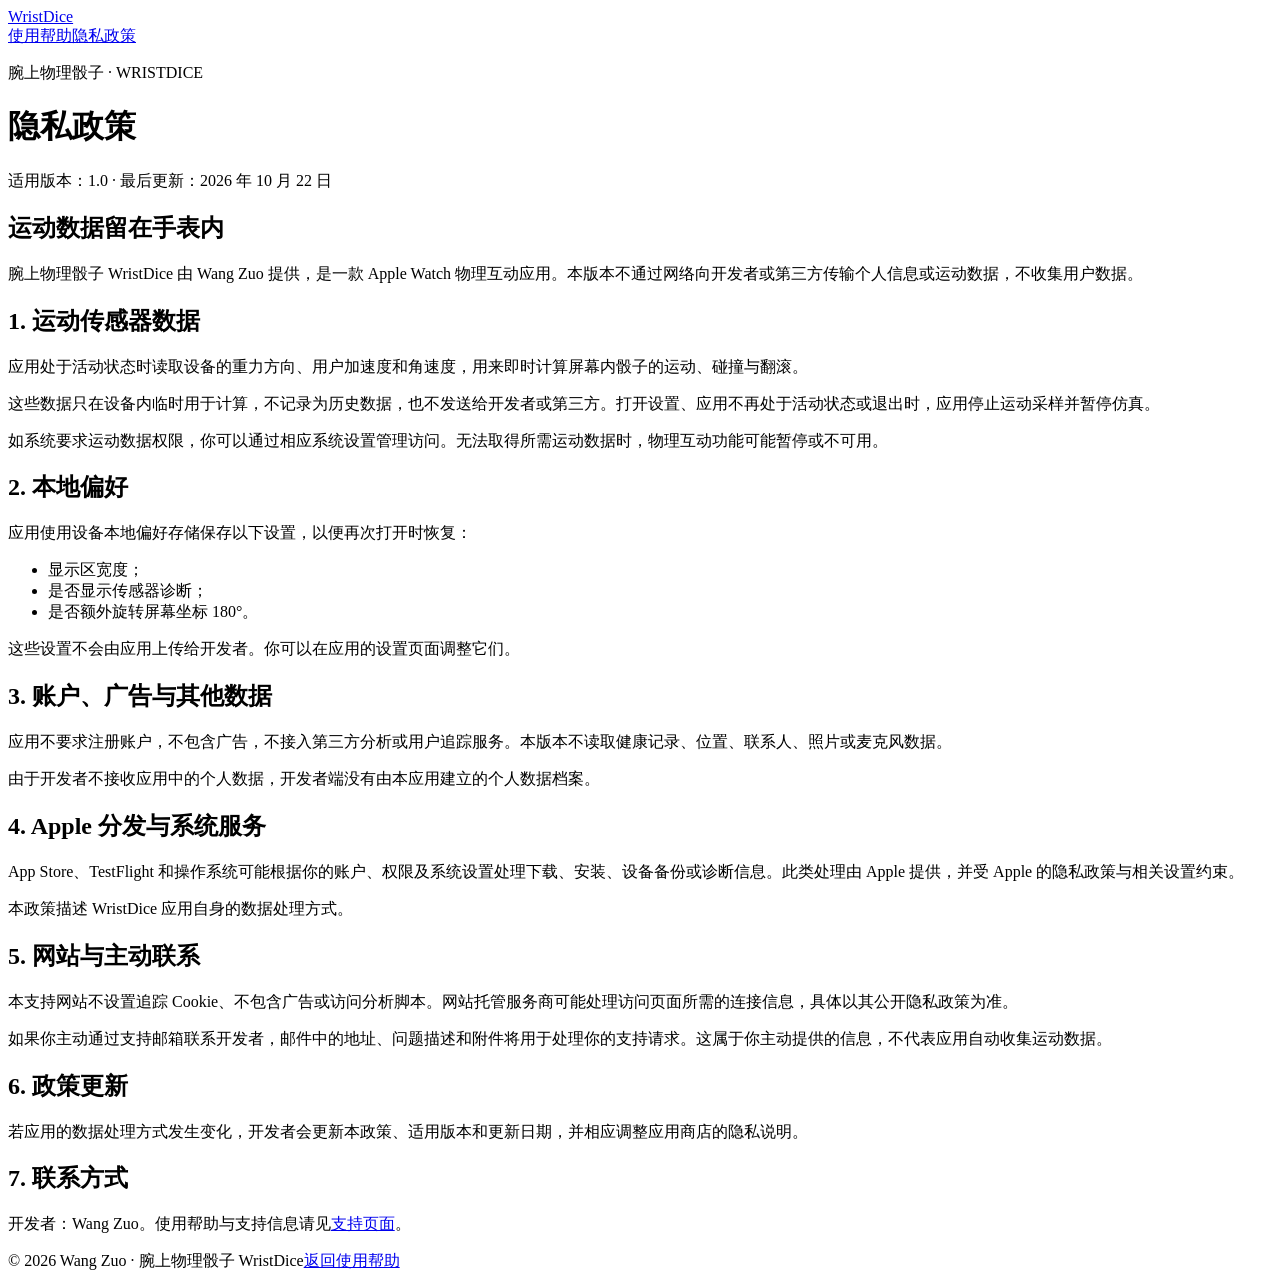
==== privacy.html @ 6f5874eb "Publish WristDice support website and privacy policy" ====
<!-- Generated by Trae Work -->
<!DOCTYPE html>
<html lang="zh-CN">
<head>
  <meta charset="utf-8">
  <meta name="viewport" content="width=device-width, initial-scale=1">
  <meta name="description" content="腕上物理骰子 WristDice 1.0 隐私政策：运动数据即时在设备内计算，不保存或上传。">
  <title>隐私政策 · 腕上物理骰子 WristDice</title>
  <link rel="stylesheet" href="assets/site.css">
  <script src="assets/contact-config.js" defer></script>
  <script src="assets/contact.js" defer></script>
</head>
<body>
  <div class="wrap">
    <header class="topbar">
      <a class="brand" href="index.html">WristDice</a>
      <nav class="nav" aria-label="网站导航"><a href="index.html">使用帮助</a><a href="privacy.html" aria-current="page">隐私政策</a></nav>
    </header>
    <main class="policy">
      <p class="eyebrow muted">腕上物理骰子 · WRISTDICE</p>
      <h1>隐私政策</h1>
      <p class="muted">适用版本：1.0 · 最后更新：2026 年 10 月 22 日</p>
      <section class="note">
        <h2>运动数据留在手表内</h2>
        <p>腕上物理骰子 WristDice 由 Wang Zuo 提供，是一款 Apple Watch 物理互动应用。本版本不通过网络向开发者或第三方传输个人信息或运动数据，不收集用户数据。</p>
      </section>
      <section>
        <h2>1. 运动传感器数据</h2>
        <p>应用处于活动状态时读取设备的重力方向、用户加速度和角速度，用来即时计算屏幕内骰子的运动、碰撞与翻滚。</p>
        <p>这些数据只在设备内临时用于计算，不记录为历史数据，也不发送给开发者或第三方。打开设置、应用不再处于活动状态或退出时，应用停止运动采样并暂停仿真。</p>
        <p>如系统要求运动数据权限，你可以通过相应系统设置管理访问。无法取得所需运动数据时，物理互动功能可能暂停或不可用。</p>
      </section>
      <section>
        <h2>2. 本地偏好</h2>
        <p>应用使用设备本地偏好存储保存以下设置，以便再次打开时恢复：</p>
        <ul><li>显示区宽度；</li><li>是否显示传感器诊断；</li><li>是否额外旋转屏幕坐标 180°。</li></ul>
        <p>这些设置不会由应用上传给开发者。你可以在应用的设置页面调整它们。</p>
      </section>
      <section>
        <h2>3. 账户、广告与其他数据</h2>
        <p>应用不要求注册账户，不包含广告，不接入第三方分析或用户追踪服务。本版本不读取健康记录、位置、联系人、照片或麦克风数据。</p>
        <p>由于开发者不接收应用中的个人数据，开发者端没有由本应用建立的个人数据档案。</p>
      </section>
      <section>
        <h2>4. Apple 分发与系统服务</h2>
        <p>App Store、TestFlight 和操作系统可能根据你的账户、权限及系统设置处理下载、安装、设备备份或诊断信息。此类处理由 Apple 提供，并受 Apple 的隐私政策与相关设置约束。</p>
        <p>本政策描述 WristDice 应用自身的数据处理方式。</p>
      </section>
      <section>
        <h2>5. 网站与主动联系</h2>
        <p>本支持网站不设置追踪 Cookie、不包含广告或访问分析脚本。网站托管服务商可能处理访问页面所需的连接信息，具体以其公开隐私政策为准。</p>
        <p>如果你主动通过支持邮箱联系开发者，邮件中的地址、问题描述和附件将用于处理你的支持请求。这属于你主动提供的信息，不代表应用自动收集运动数据。</p>
      </section>
      <section>
        <h2>6. 政策更新</h2>
        <p>若应用的数据处理方式发生变化，开发者会更新本政策、适用版本和更新日期，并相应调整应用商店的隐私说明。</p>
      </section>
      <section>
        <h2>7. 联系方式</h2>
        <p>开发者：Wang Zuo。使用帮助与支持信息请见<a href="index.html">支持页面</a>。</p>
        <p data-contact-line hidden>支持邮箱：<a data-support-email href="index.html">联系开发者</a></p>
      </section>
    </main>
    <footer><span>© 2026 Wang Zuo · 腕上物理骰子 WristDice</span><a href="index.html">返回使用帮助</a></footer>
  </div>
</body>
</html>
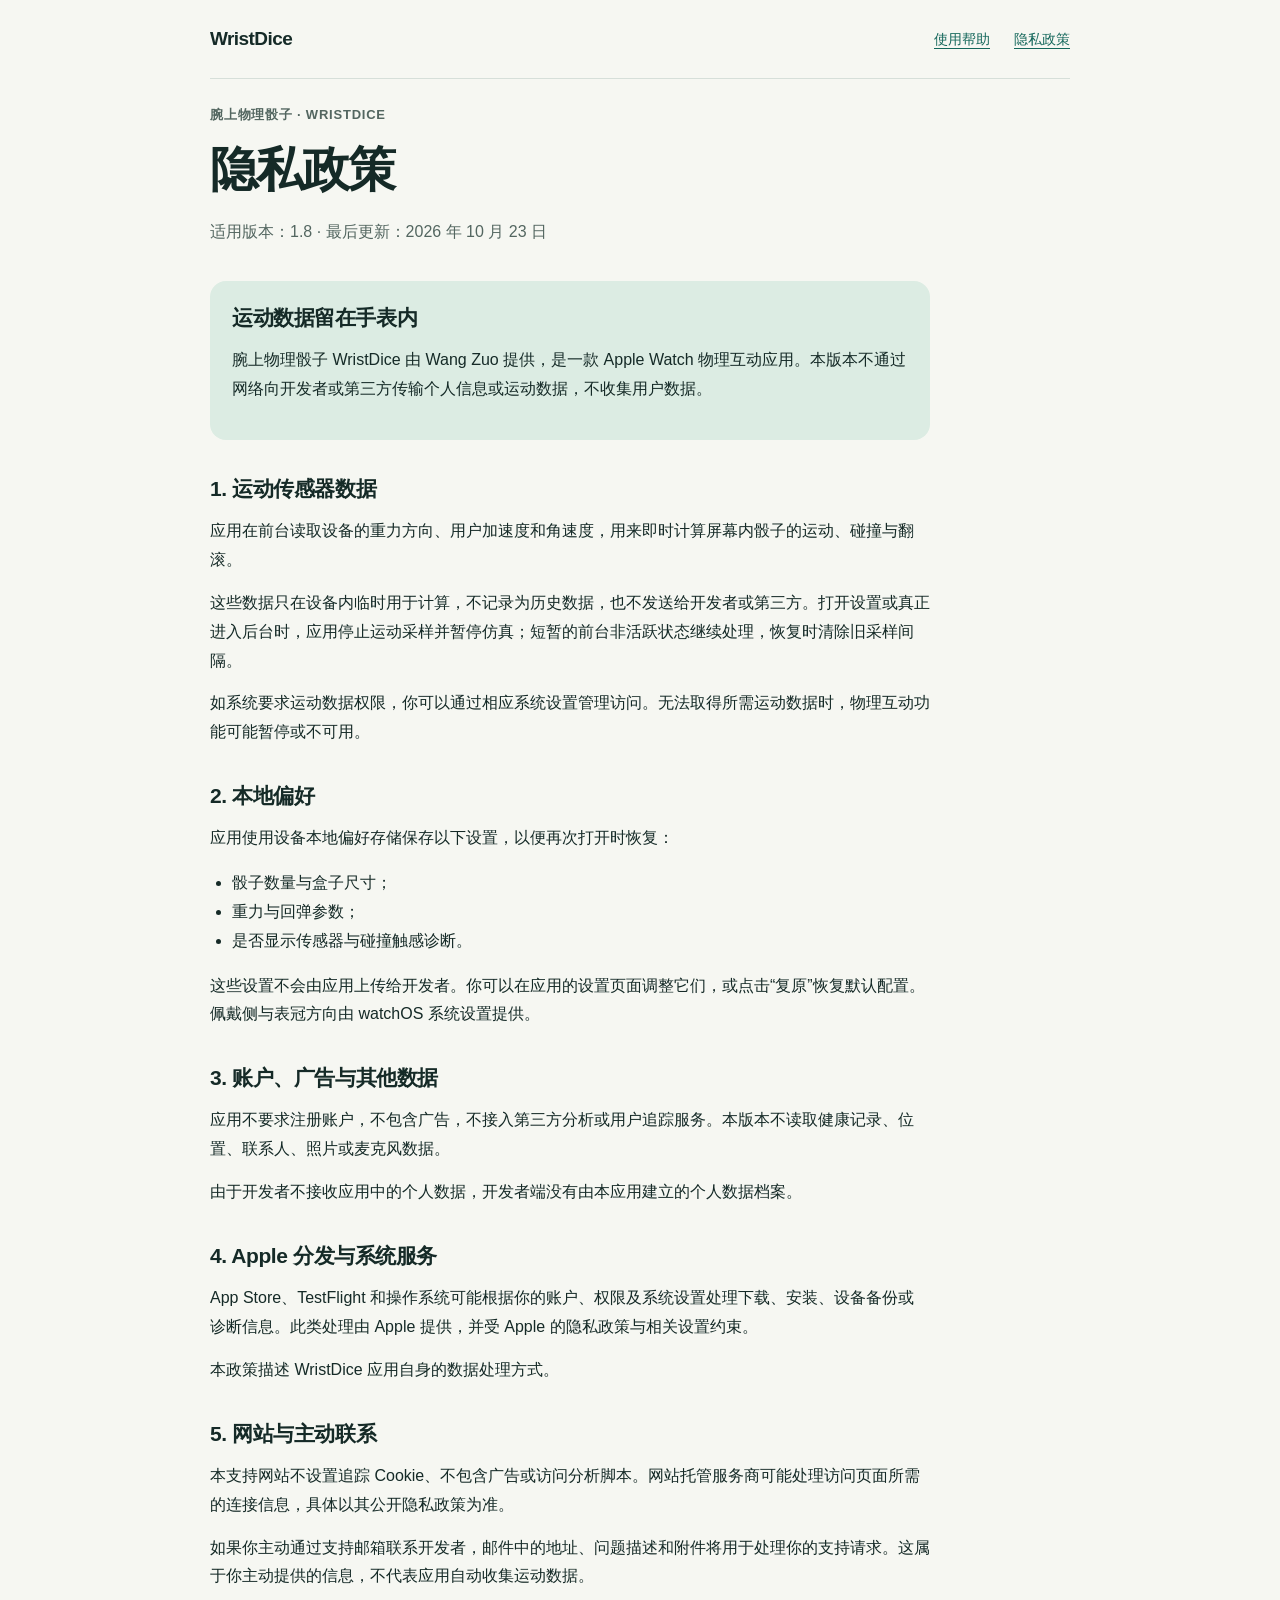
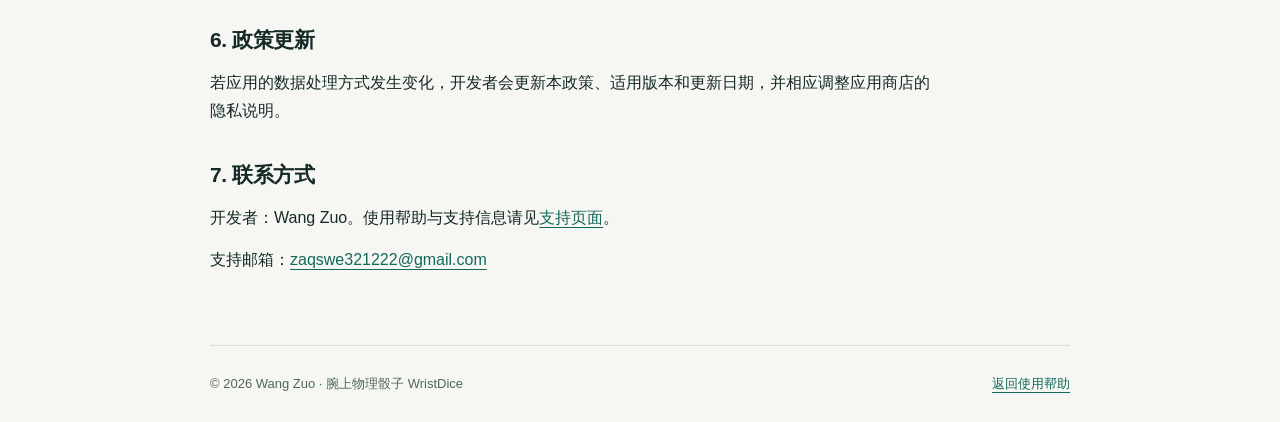
==== commit f7e6bacb: "Update privacy policy for WristDice 1.8" ====
--- a/privacy.html
+++ b/privacy.html
@@ -4,7 +4,7 @@
 <head>
   <meta charset="utf-8">
   <meta name="viewport" content="width=device-width, initial-scale=1">
-  <meta name="description" content="腕上物理骰子 WristDice 1.0 隐私政策：运动数据即时在设备内计算，不保存或上传。">
+  <meta name="description" content="腕上物理骰子 WristDice 1.8 隐私政策：运动数据即时在设备内计算，不保存或上传。">
   <title>隐私政策 · 腕上物理骰子 WristDice</title>
   <link rel="stylesheet" href="assets/site.css">
   <script src="assets/contact-config.js" defer></script>
@@ -19,22 +19,22 @@
     <main class="policy">
       <p class="eyebrow muted">腕上物理骰子 · WRISTDICE</p>
       <h1>隐私政策</h1>
-      <p class="muted">适用版本：1.0 · 最后更新：2026 年 10 月 22 日</p>
+      <p class="muted">适用版本：1.8 · 最后更新：2026 年 10 月 23 日</p>
       <section class="note">
         <h2>运动数据留在手表内</h2>
         <p>腕上物理骰子 WristDice 由 Wang Zuo 提供，是一款 Apple Watch 物理互动应用。本版本不通过网络向开发者或第三方传输个人信息或运动数据，不收集用户数据。</p>
       </section>
       <section>
         <h2>1. 运动传感器数据</h2>
-        <p>应用处于活动状态时读取设备的重力方向、用户加速度和角速度，用来即时计算屏幕内骰子的运动、碰撞与翻滚。</p>
-        <p>这些数据只在设备内临时用于计算，不记录为历史数据，也不发送给开发者或第三方。打开设置、应用不再处于活动状态或退出时，应用停止运动采样并暂停仿真。</p>
+        <p>应用在前台读取设备的重力方向、用户加速度和角速度，用来即时计算屏幕内骰子的运动、碰撞与翻滚。</p>
+        <p>这些数据只在设备内临时用于计算，不记录为历史数据，也不发送给开发者或第三方。打开设置或真正进入后台时，应用停止运动采样并暂停仿真；短暂的前台非活跃状态继续处理，恢复时清除旧采样间隔。</p>
         <p>如系统要求运动数据权限，你可以通过相应系统设置管理访问。无法取得所需运动数据时，物理互动功能可能暂停或不可用。</p>
       </section>
       <section>
         <h2>2. 本地偏好</h2>
         <p>应用使用设备本地偏好存储保存以下设置，以便再次打开时恢复：</p>
-        <ul><li>显示区宽度；</li><li>是否显示传感器诊断；</li><li>是否额外旋转屏幕坐标 180°。</li></ul>
-        <p>这些设置不会由应用上传给开发者。你可以在应用的设置页面调整它们。</p>
+        <ul><li>骰子数量与盒子尺寸；</li><li>重力与回弹参数；</li><li>是否显示传感器与碰撞触感诊断。</li></ul>
+        <p>这些设置不会由应用上传给开发者。你可以在应用的设置页面调整它们，或点击“复原”恢复默认配置。佩戴侧与表冠方向由 watchOS 系统设置提供。</p>
       </section>
       <section>
         <h2>3. 账户、广告与其他数据</h2>
--- a/assets/site.css
+++ b/assets/site.css
@@ -0,0 +1,61 @@
+:root {
+  --bg: #f6f7f2; --bg2: #ffffff; --ink: #152a27; --muted: #536660;
+  --rule: #d6dfd9; --accent: #14675b; --accent2: #dcece3;
+  --night: #122521; --light: #f7faf7;
+  --font: -apple-system, BlinkMacSystemFont, "PingFang SC", "Microsoft YaHei", sans-serif;
+  --font-mono: ui-monospace, "SFMono-Regular", monospace;
+  --max: 860px;
+}
+* { box-sizing: border-box; }
+html { scroll-behavior: smooth; }
+body { margin: 0; background: var(--bg); color: var(--ink); font: 16px/1.8 var(--font); }
+a { color: var(--accent); text-underline-offset: 4px; overflow-wrap: anywhere; }
+a:hover { text-decoration-thickness: 2px; }
+:focus-visible { outline: 3px solid var(--accent); outline-offset: 5px; }
+.wrap { width: min(var(--max), calc(100% - 40px)); margin-inline: auto; }
+.topbar { display: flex; align-items: center; justify-content: space-between; gap: 24px; padding-block: 22px; border-bottom: 1px solid var(--rule); }
+.brand { color: var(--ink); text-decoration: none; font-size: 19px; font-weight: 750; letter-spacing: -.03em; }
+.nav { display: flex; gap: 24px; flex-wrap: wrap; font-size: 14px; }
+.hero { margin-block: 34px; padding: clamp(26px, 6vw, 56px); background: var(--night); color: var(--light); border-radius: 24px; }
+.eyebrow { margin: 0 0 14px; font-size: 13px; font-weight: 600; letter-spacing: .06em; }
+h1 { margin: 0 0 20px; font-size: clamp(30px, 6vw, 48px); line-height: 1.2; letter-spacing: -.045em; }
+.hero p { max-width: 590px; margin: 0; font-size: 17px; }
+.hero .meta { margin-top: 22px; font-size: 13px; }
+.hero a { color: var(--light); }
+main { padding-bottom: 36px; }
+section { margin-block: 32px; scroll-margin-top: 22px; }
+h2 { margin: 0 0 14px; font-size: 24px; line-height: 1.4; letter-spacing: -.02em; }
+h3 { margin: 0 0 8px; font-size: 17px; }
+p { margin: 0 0 14px; }
+.cards { display: grid; grid-template-columns: repeat(3, 1fr); gap: 14px; }
+.card { background: var(--bg2); border: 1px solid var(--rule); border-radius: 16px; padding: 22px; }
+.card p { font-size: 15px; color: var(--muted); margin-bottom: 0; }
+.step { display: block; color: var(--accent); font: 600 13px var(--font-mono); margin-bottom: 14px; }
+.note { background: var(--accent2); border-radius: 16px; padding: 22px; }
+.muted { color: var(--muted); }
+details { border-bottom: 1px solid var(--rule); padding-block: 17px; }
+summary { cursor: pointer; font-weight: 650; padding-right: 16px; }
+details p { color: var(--muted); margin: 14px 0 0; }
+.button { display: inline-block; padding: 10px 18px; border-radius: 10px; color: var(--light); background: var(--accent); font-weight: 650; text-decoration: none; }
+.policy { max-width: 720px; padding-top: 24px; }
+.policy section { margin-block: 34px; }
+.policy h2 { font-size: 21px; }
+.policy ul { padding-left: 22px; }
+footer { border-top: 1px solid var(--rule); padding-block: 26px; color: var(--muted); font-size: 13px; display: flex; justify-content: space-between; gap: 20px; }
+[hidden] { display: none !important; }
+@media (max-width: 650px) {
+  .cards { grid-template-columns: 1fr; }
+  .topbar { align-items: flex-start; }
+  .nav { gap: 8px 16px; justify-content: flex-end; }
+  .hero { margin-block: 22px; border-radius: 18px; }
+  section { margin-block: 26px; }
+  footer { flex-direction: column; gap: 8px; }
+}
+@media (prefers-reduced-motion: reduce) { html { scroll-behavior: auto; } }
+@media print {
+  body { background: var(--bg2); }
+  .nav, .button { display: none; }
+  .hero { background: var(--bg2); color: var(--ink); padding: 0; }
+  section { break-inside: avoid; }
+  details p { display: block; }
+}
